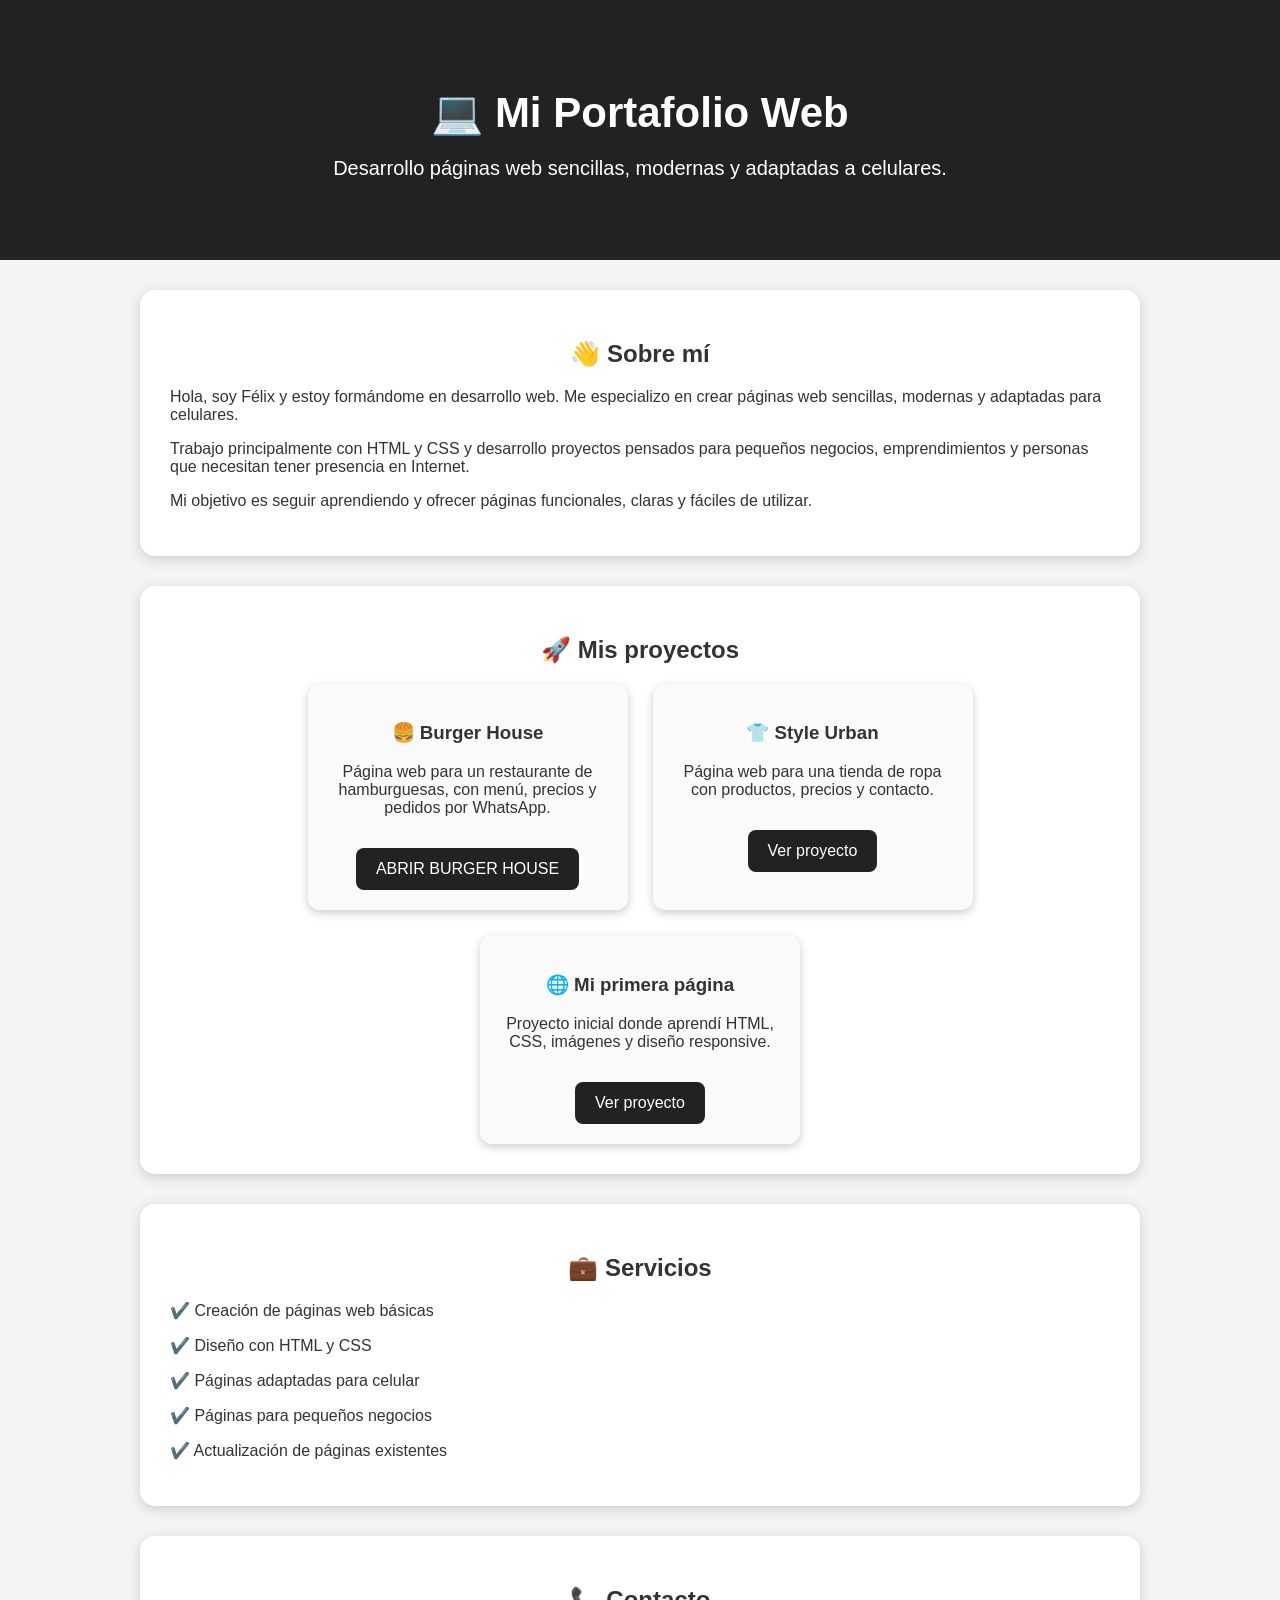
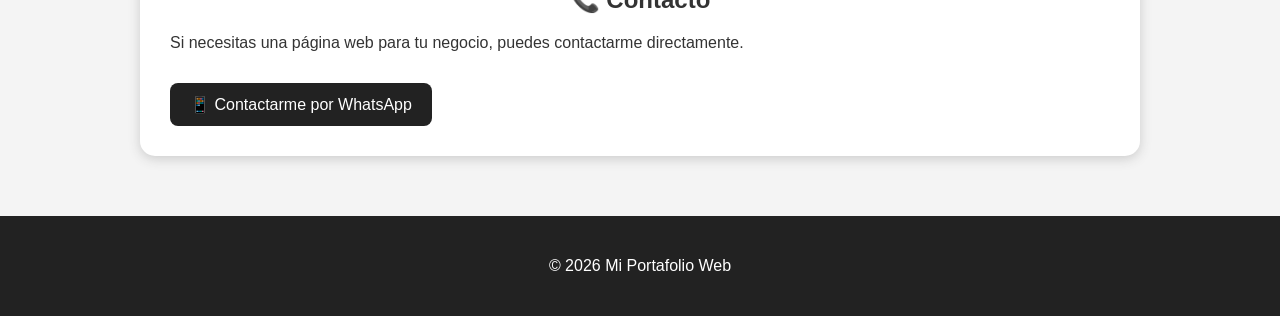
==== Mi portafolio/PORTAFOLIO/index.html @ 971e1a5f "Add files via upload" ====
<!DOCTYPE html>
<html lang="es">

<head>
    <meta charset="UTF-8">
    <meta name="viewport" content="width=device-width, initial-scale=1.0">

    <title>Mi Portafolio Web</title>

    <style>
        body {
            margin: 0;
            font-family: Arial, sans-serif;
            background-color: #f4f4f4;
            color: #333;
        }

        header {
            background-color: #222;
            color: white;
            text-align: center;
            padding: 60px 20px;
        }

        header h1 {
            font-size: 42px;
            margin-bottom: 10px;
        }

        header p {
            font-size: 20px;
        }

        main {
            max-width: 1000px;
            margin: auto;
            padding: 30px 20px;
        }

        section {
            background-color: white;
            padding: 30px;
            margin-bottom: 30px;
            border-radius: 15px;
            box-shadow: 0 3px 12px #ccc;
        }

        h2 {
            text-align: center;
        }

        .proyectos {
            display: flex;
            gap: 25px;
            justify-content: center;
            flex-wrap: wrap;
        }

        .proyecto {
            width: 280px;
            padding: 20px;
            background-color: #fafafa;
            border-radius: 12px;
            text-align: center;
            box-shadow: 0 3px 10px #ccc;
        }

        .boton {
            display: inline-block;
            margin-top: 15px;
            padding: 12px 20px;
            background-color: #222;
            color: white;
            text-decoration: none;
            border-radius: 8px;
        }

        .boton:hover {
            opacity: 0.8;
        }

        footer {
            background-color: #222;
            color: white;
            text-align: center;
            padding: 25px;
        }

        @media (max-width: 600px) {
            header h1 {
                font-size: 32px;
            }

            .proyecto {
                width: 100%;
            }
        }
    </style>

</head>

<body>

    <header>

        <h1>💻 Mi Portafolio Web</h1>

        <p>
            Desarrollo páginas web sencillas, modernas y adaptadas a celulares.
        </p>

    </header>


    <main>

       <section>

    <h2>👋 Sobre mí</h2>

    <p>
        Hola, soy Félix y estoy formándome en desarrollo web.
        Me especializo en crear páginas web sencillas,
        modernas y adaptadas para celulares.
    </p>

    <p>
        Trabajo principalmente con HTML y CSS y desarrollo
        proyectos pensados para pequeños negocios,
        emprendimientos y personas que necesitan tener
        presencia en Internet.
    </p>

    <p>
        Mi objetivo es seguir aprendiendo y ofrecer páginas
        funcionales, claras y fáciles de utilizar.
    </p>

</section>


        <section>

            <h2>🚀 Mis proyectos</h2>

            <div class="proyectos">

                <div class="proyecto">

                    <h3>🍔 Burger House</h3>

                    <p>
                        Página web para un restaurante de hamburguesas,
                        con menú, precios y pedidos por WhatsApp.
                    </p>

                    <a class="boton"
                       href="../PROYECTO_BURGER/index.html">
                        ABRIR BURGER HOUSE
                    </a>

                </div>


                <div class="proyecto">

                    <h3>👕 Style Urban</h3>

                    <p>
                        Página web para una tienda de ropa
                        con productos, precios y contacto.
                    </p>

                    <a class="boton"
                       href="../PROYECTO_ROPAS/index.html">
                        Ver proyecto
                    </a>

                </div>


                <div class="proyecto">

                    <h3>🌐 Mi primera página</h3>

                    <p>
                        Proyecto inicial donde aprendí
                        HTML, CSS, imágenes y diseño responsive.
                    </p>

                    <a class="boton"
                       href="..//MI_PROYECT/index.html">
                        Ver proyecto
                    </a>

                </div>

            </div>

        </section>


        <section>

            <h2>💼 Servicios</h2>

            <p>✔️ Creación de páginas web básicas</p>

            <p>✔️ Diseño con HTML y CSS</p>

            <p>✔️ Páginas adaptadas para celular</p>

            <p>✔️ Páginas para pequeños negocios</p>

            <p>✔️ Actualización de páginas existentes</p>

        </section>


        <section>

    <h2>📞 Contacto</h2>

    <p>
        Si necesitas una página web para tu negocio,
        puedes contactarme directamente.
    </p>

    <a class="boton"
       href="https://wa.me/59160686440?text=Hola%2C%20vi%20tu%20portafolio%20y%20me%20interesa%20una%20p%C3%A1gina%20web."
       target="_blank">
        📱 Contactarme por WhatsApp
    </a>

</section>

    </main>


    <footer>

        <p>© 2026 Mi Portafolio Web</p>

    </footer>

</body>

</html>
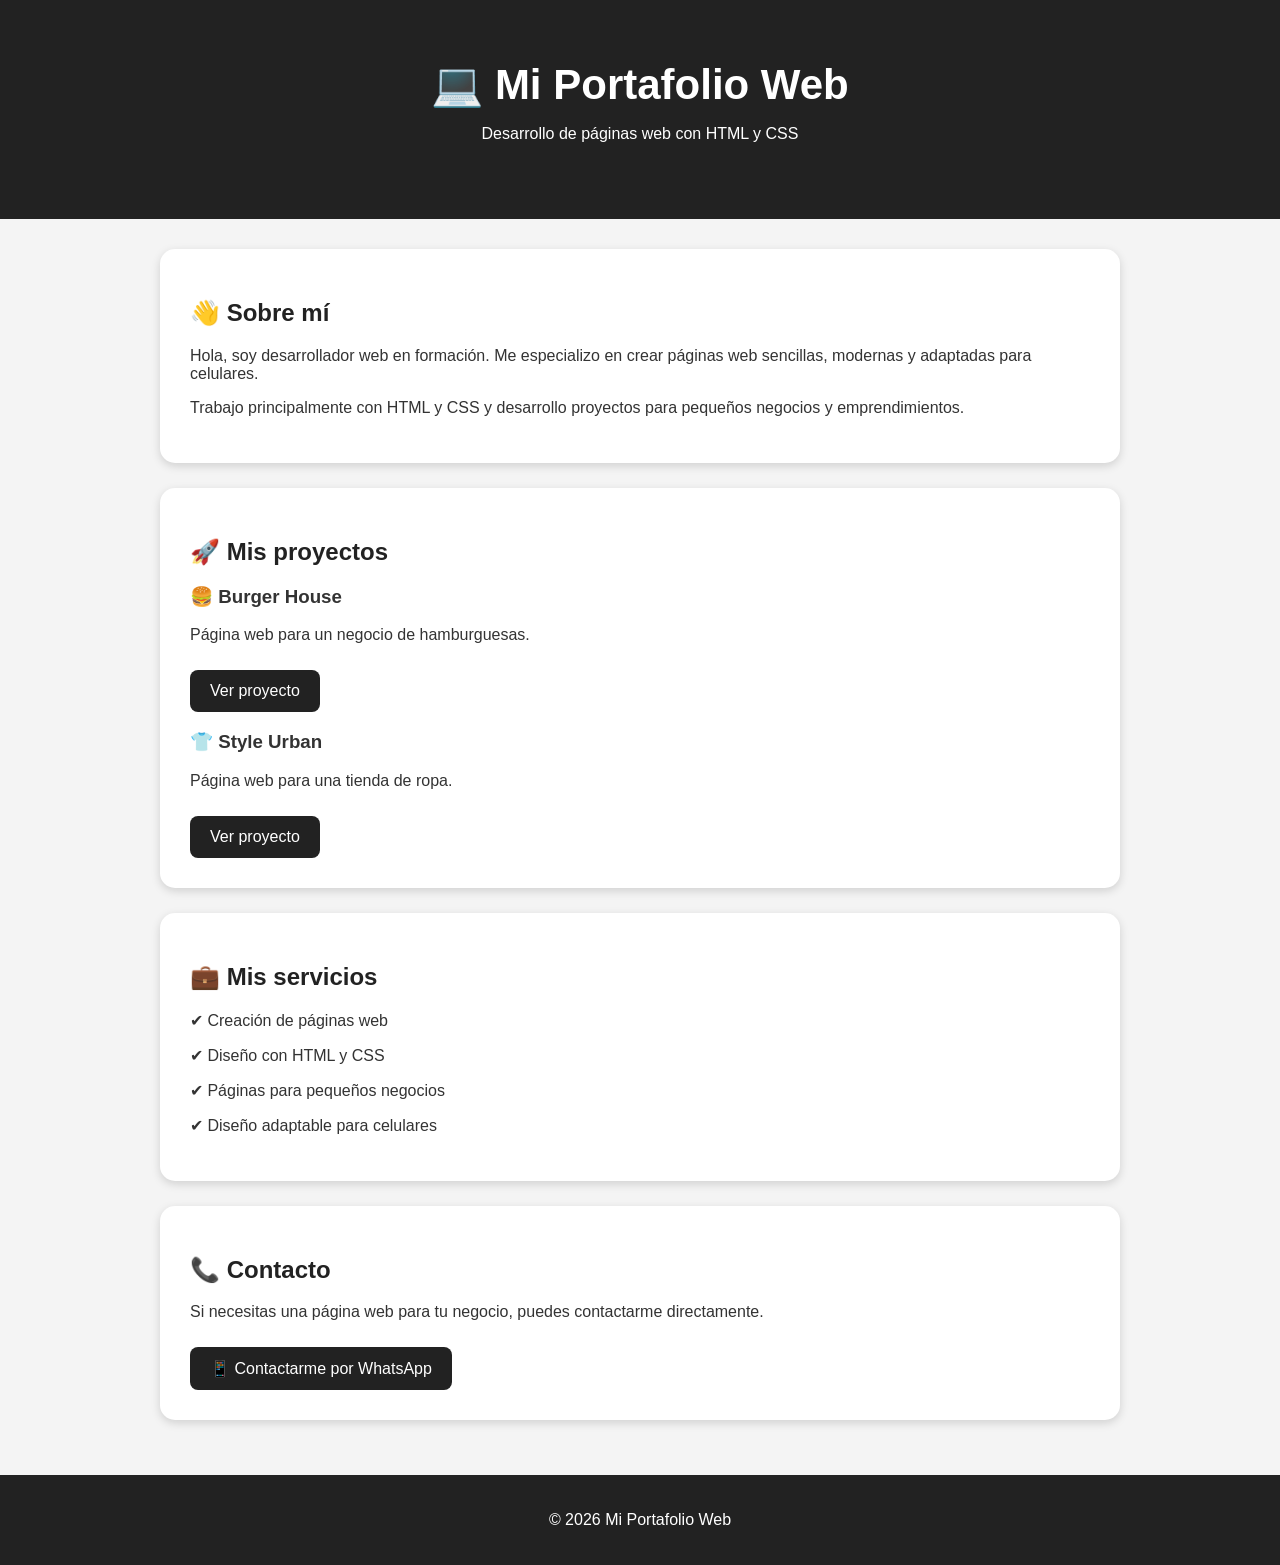
==== commit a3268b3d: "Update index.html" ====
--- a/Mi portafolio/PORTAFOLIO/index.html
+++ b/Mi portafolio/PORTAFOLIO/index.html
@@ -1,13 +1,15 @@
 <!DOCTYPE html>
 <html lang="es">
-
 <head>
     <meta charset="UTF-8">
     <meta name="viewport" content="width=device-width, initial-scale=1.0">
-
     <title>Mi Portafolio Web</title>
 
     <style>
+        * {
+            box-sizing: border-box;
+        }
+
         body {
             margin: 0;
             font-family: Arial, sans-serif;
@@ -24,11 +26,7 @@
 
         header h1 {
             font-size: 42px;
-            margin-bottom: 10px;
-        }
-
-        header p {
-            font-size: 20px;
+            margin: 0 0 10px;
         }
 
         main {
@@ -39,40 +37,24 @@
 
         section {
             background-color: white;
+            margin-bottom: 25px;
             padding: 30px;
-            margin-bottom: 30px;
             border-radius: 15px;
-            box-shadow: 0 3px 12px #ccc;
+            box-shadow: 0 3px 10px rgba(0,0,0,0.15);
         }
 
         h2 {
-            text-align: center;
-        }
-
-        .proyectos {
-            display: flex;
-            gap: 25px;
-            justify-content: center;
-            flex-wrap: wrap;
-        }
-
-        .proyecto {
-            width: 280px;
-            padding: 20px;
-            background-color: #fafafa;
-            border-radius: 12px;
-            text-align: center;
-            box-shadow: 0 3px 10px #ccc;
+            color: #222;
         }
 
         .boton {
             display: inline-block;
-            margin-top: 15px;
             padding: 12px 20px;
             background-color: #222;
             color: white;
             text-decoration: none;
             border-radius: 8px;
+            margin-top: 10px;
         }
 
         .boton:hover {
@@ -83,142 +65,61 @@
             background-color: #222;
             color: white;
             text-align: center;
-            padding: 25px;
-        }
-
-        @media (max-width: 600px) {
-            header h1 {
-                font-size: 32px;
-            }
-
-            .proyecto {
-                width: 100%;
-            }
+            padding: 20px;
         }
     </style>
-
 </head>
 
 <body>
 
-    <header>
+<header>
+    <h1>💻 Mi Portafolio Web</h1>
+    <p>Desarrollo de páginas web con HTML y CSS</p>
+</header>
 
-        <h1>💻 Mi Portafolio Web</h1>
+<main>
 
-        <p>
-            Desarrollo páginas web sencillas, modernas y adaptadas a celulares.
-        </p>
-
-    </header>
-
-
-    <main>
-
-       <section>
-
+<section>
     <h2>👋 Sobre mí</h2>
 
     <p>
-        Hola, soy Félix y estoy formándome en desarrollo web.
+        Hola, soy desarrollador web en formación.
         Me especializo en crear páginas web sencillas,
         modernas y adaptadas para celulares.
     </p>
 
     <p>
         Trabajo principalmente con HTML y CSS y desarrollo
-        proyectos pensados para pequeños negocios,
-        emprendimientos y personas que necesitan tener
-        presencia en Internet.
+        proyectos para pequeños negocios y emprendimientos.
     </p>
-
-    <p>
-        Mi objetivo es seguir aprendiendo y ofrecer páginas
-        funcionales, claras y fáciles de utilizar.
-    </p>
-
 </section>
 
+<section>
+    <h2>🚀 Mis proyectos</h2>
 
-        <section>
+    <h3>🍔 Burger House</h3>
+    <p>Página web para un negocio de hamburguesas.</p>
+    <a class="boton" href="./PROYECTO_BURGER/index.html">
+        Ver proyecto
+    </a>
 
-            <h2>🚀 Mis proyectos</h2>
+    <h3>👕 Style Urban</h3>
+    <p>Página web para una tienda de ropa.</p>
+    <a class="boton" href="./PROYECTO_ROPAS/index.html">
+        Ver proyecto
+    </a>
+</section>
 
-            <div class="proyectos">
+<section>
+    <h2>💼 Mis servicios</h2>
 
-                <div class="proyecto">
+    <p>✔ Creación de páginas web</p>
+    <p>✔ Diseño con HTML y CSS</p>
+    <p>✔ Páginas para pequeños negocios</p>
+    <p>✔ Diseño adaptable para celulares</p>
+</section>
 
-                    <h3>🍔 Burger House</h3>
-
-                    <p>
-                        Página web para un restaurante de hamburguesas,
-                        con menú, precios y pedidos por WhatsApp.
-                    </p>
-
-                    <a class="boton"
-                       href="../PROYECTO_BURGER/index.html">
-                        ABRIR BURGER HOUSE
-                    </a>
-
-                </div>
-
-
-                <div class="proyecto">
-
-                    <h3>👕 Style Urban</h3>
-
-                    <p>
-                        Página web para una tienda de ropa
-                        con productos, precios y contacto.
-                    </p>
-
-                    <a class="boton"
-                       href="../PROYECTO_ROPAS/index.html">
-                        Ver proyecto
-                    </a>
-
-                </div>
-
-
-                <div class="proyecto">
-
-                    <h3>🌐 Mi primera página</h3>
-
-                    <p>
-                        Proyecto inicial donde aprendí
-                        HTML, CSS, imágenes y diseño responsive.
-                    </p>
-
-                    <a class="boton"
-                       href="..//MI_PROYECT/index.html">
-                        Ver proyecto
-                    </a>
-
-                </div>
-
-            </div>
-
-        </section>
-
-
-        <section>
-
-            <h2>💼 Servicios</h2>
-
-            <p>✔️ Creación de páginas web básicas</p>
-
-            <p>✔️ Diseño con HTML y CSS</p>
-
-            <p>✔️ Páginas adaptadas para celular</p>
-
-            <p>✔️ Páginas para pequeños negocios</p>
-
-            <p>✔️ Actualización de páginas existentes</p>
-
-        </section>
-
-
-        <section>
-
+<section>
     <h2>📞 Contacto</h2>
 
     <p>
@@ -227,22 +128,17 @@
     </p>
 
     <a class="boton"
-       href="https://wa.me/59160686440?text=Hola%2C%20vi%20tu%20portafolio%20y%20me%20interesa%20una%20p%C3%A1gina%20web."
+       href="https://wa.me/72589759?text=Hola%2C%20vi%20tu%20portafolio%20y%20me%20interesa%20una%20p%C3%A1gina%20web."
        target="_blank">
         📱 Contactarme por WhatsApp
     </a>
-
 </section>
 
-    </main>
+</main>
 
-
-    <footer>
-
-        <p>© 2026 Mi Portafolio Web</p>
-
-    </footer>
+<footer>
+    <p>© 2026 Mi Portafolio Web</p>
+</footer>
 
 </body>
-
-</html>+</html>
